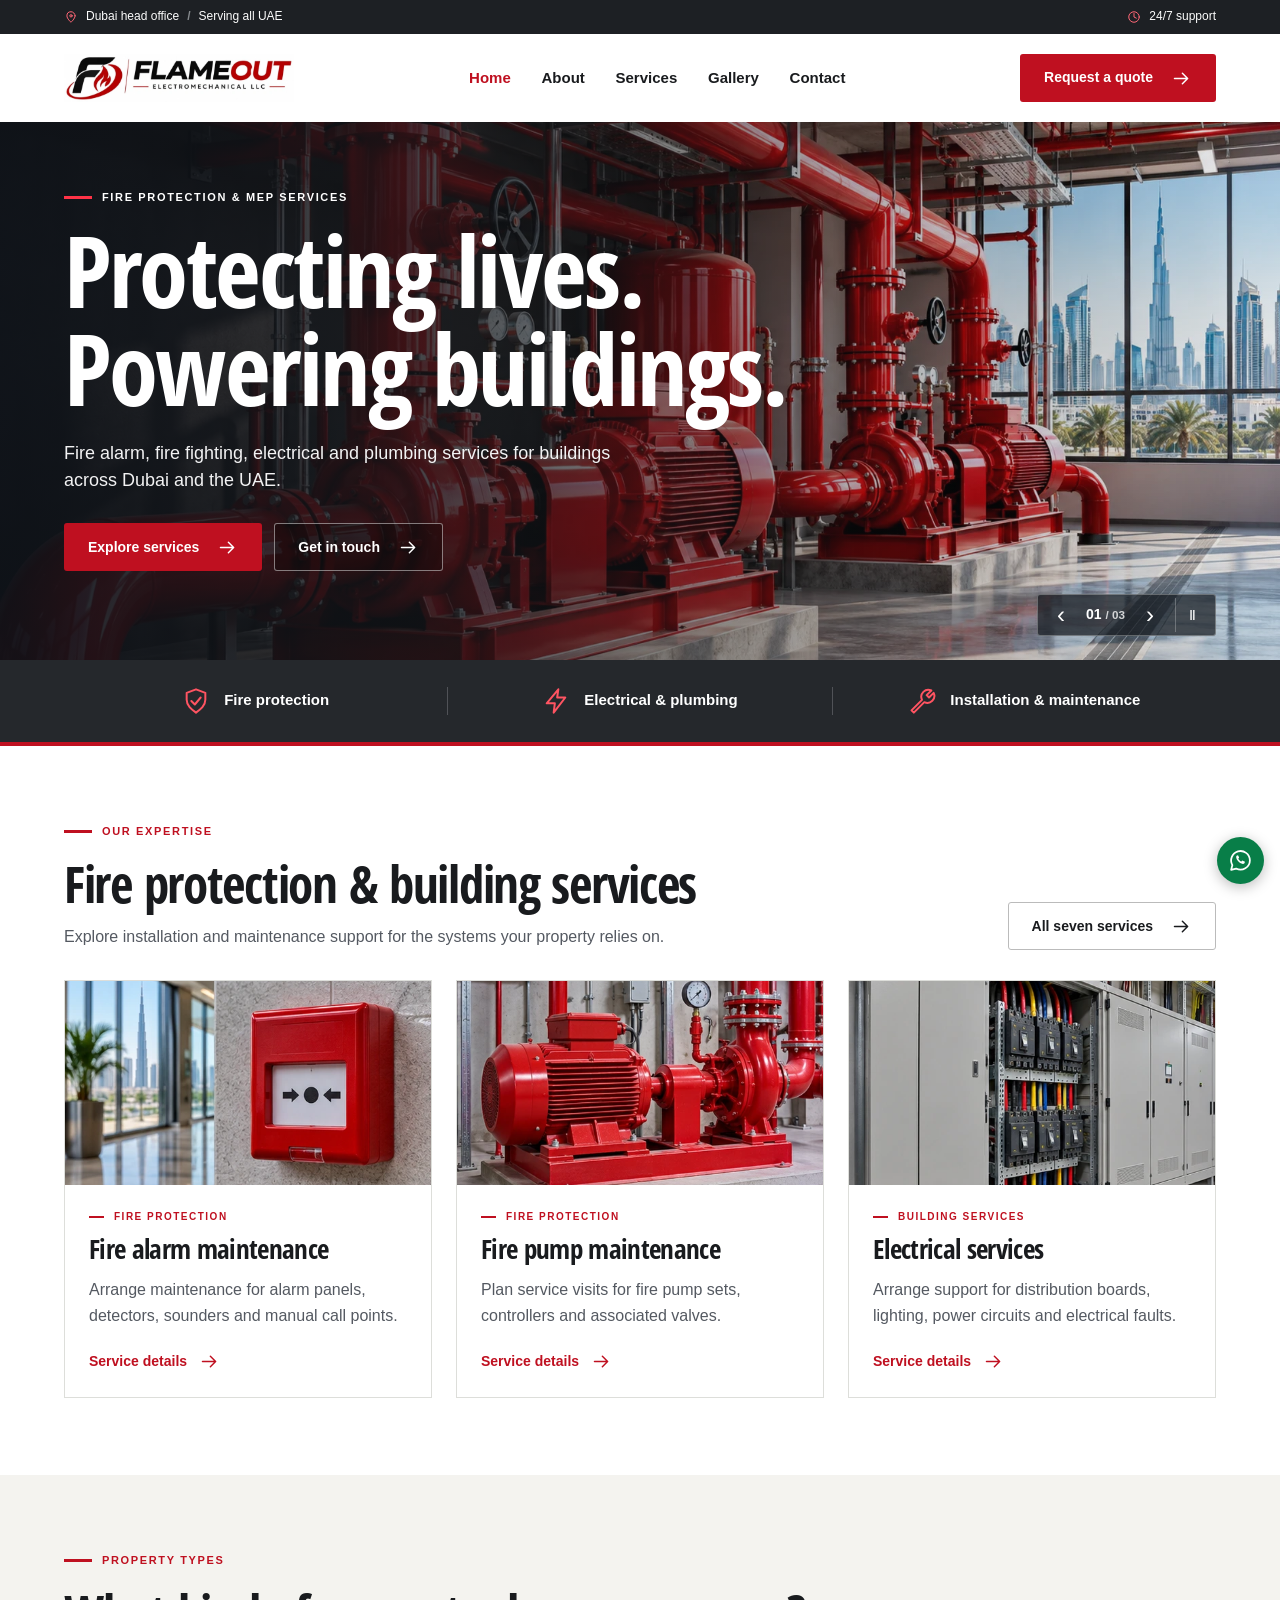
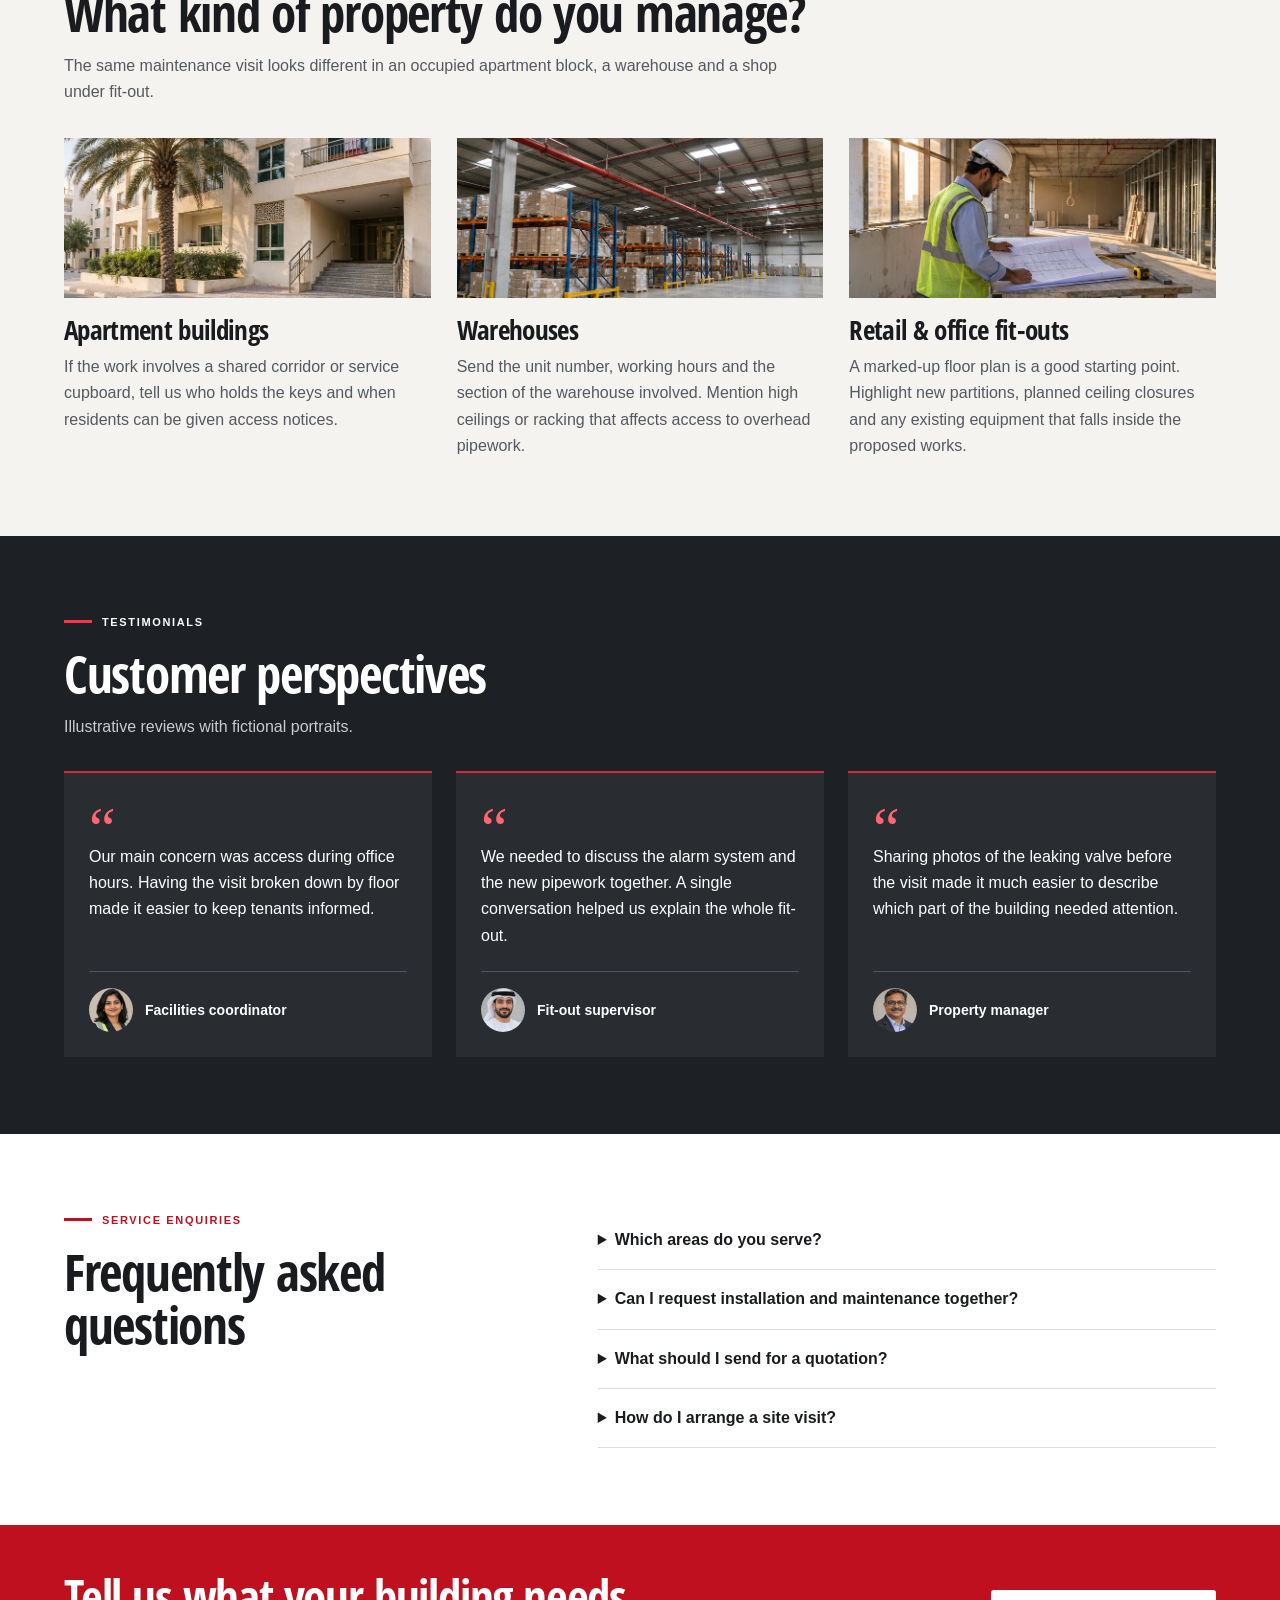
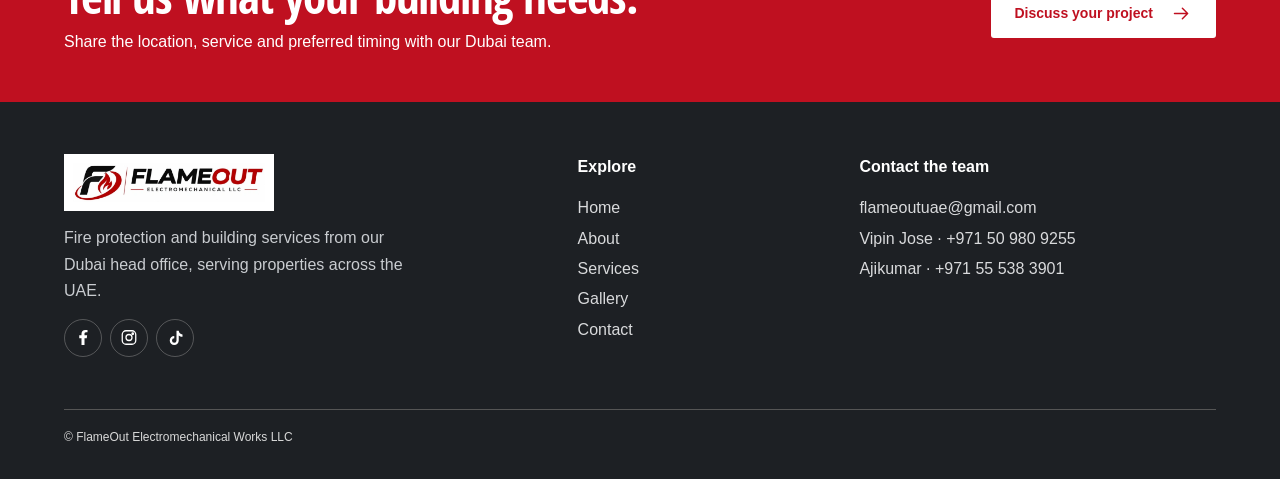
==== index.html @ a7f8e22a "first commit" ====
<!doctype html><html lang="en"><head><meta charset="utf-8"><meta name="viewport" content="width=device-width,initial-scale=1"><title>Fire Protection &amp; MEP Services in Dubai, UAE | FlameOut</title><meta name="description" content="FlameOut Electromechanical Works LLC offers fire alarm, fire pump, fire fighting, electrical and plumbing services from Dubai, serving properties across the UAE."><meta property="og:title" content="Fire Protection &amp; MEP Services in Dubai, UAE | FlameOut"><meta property="og:description" content="FlameOut Electromechanical Works LLC offers fire alarm, fire pump, fire fighting, electrical and plumbing services from Dubai, serving properties across the UAE."><meta property="og:type" content="website"><link rel="icon" href="assets/favicon.png"><link rel="stylesheet" href="css/style.css"><script type="application/ld+json">{"@context": "https://schema.org", "@type": "Organization", "name": "FlameOut Electromechanical Works LLC", "telephone": "+971509809255", "email": "flameoutuae@gmail.com", "areaServed": "United Arab Emirates"}</script><script defer src="js/site.js"></script></head><body><a class="skip" href="#main">Skip to content</a><div class="top"><div class="wrap"><span><svg aria-hidden="true" viewBox="0 0 24 24" fill="none" stroke="currentColor" stroke-width="1.7" stroke-linecap="round" stroke-linejoin="round"><path d="M19 10c0 5-7 11-7 11S5 15 5 10a7 7 0 1 1 14 0Z"/><circle cx="12" cy="10" r="2"/></svg> Dubai head office <b> / </b> Serving all UAE</span><span><svg aria-hidden="true" viewBox="0 0 24 24" fill="none" stroke="currentColor" stroke-width="1.7" stroke-linecap="round" stroke-linejoin="round"><circle cx="12" cy="12" r="9"/><path d="M12 6v6l4 2"/></svg> 24/7 support</span></div></div><header><div class="wrap bar"><a href="index.html" aria-label="FlameOut home"><img class="logo" src="assets/logo.webp" alt="FlameOut Electromechanical LLC" loading="lazy"></a><nav id="nav" aria-label="Main navigation"><a href="index.html" aria-current="page">Home</a><a href="about.html">About</a><a href="services.html">Services</a><a href="gallery.html">Gallery</a><a href="contact.html">Contact</a></nav><a class="btn headbtn" href="contact.html#enquiry">Request a quote<svg aria-hidden="true" viewBox="0 0 24 24" fill="none" stroke="currentColor" stroke-width="1.7" stroke-linecap="round" stroke-linejoin="round"><path d="M4 12h15m-6-6 6 6-6 6"/></svg></a><button class="toggle" aria-label="Toggle navigation" aria-expanded="false" aria-controls="nav"><svg aria-hidden="true" viewBox="0 0 24 24" fill="none" stroke="currentColor" stroke-width="1.7" stroke-linecap="round" stroke-linejoin="round"><path d="M3 6h18M3 12h18M3 18h18"/></svg></button></div></header><main id="main"><section class="hero" aria-label="Featured services" aria-roledescription="carousel"><article class="slide active" aria-hidden="false"><img class="bg" src="assets/hero.webp" alt="" fetchpriority="high"><div class="wrap hero-copy"><div class="tag">Fire protection & MEP services</div><h1>Protecting lives.<br>Powering buildings.</h1><p>Fire alarm, fire fighting, electrical and plumbing services for buildings across Dubai and the UAE.</p><div class="actions"><a class="btn " href="services.html">Explore services<svg aria-hidden="true" viewBox="0 0 24 24" fill="none" stroke="currentColor" stroke-width="1.7" stroke-linecap="round" stroke-linejoin="round"><path d="M4 12h15m-6-6 6 6-6 6"/></svg></a><a class="btn ghost" href="contact.html">Get in touch<svg aria-hidden="true" viewBox="0 0 24 24" fill="none" stroke="currentColor" stroke-width="1.7" stroke-linecap="round" stroke-linejoin="round"><path d="M4 12h15m-6-6 6 6-6 6"/></svg></a></div></div></article><article class="slide " aria-hidden="true"><img class="bg" src="assets/alarm.webp" alt="" loading="lazy"><div class="wrap hero-copy"><div class="tag">Fire detection & alarms</div><h2>Early warning.<br>Lasting care.</h2><p>From alarm installation to maintenance visits, coordinate the care your building’s detection systems need.</p><div class="actions"><a class="btn " href="services.html">Explore services<svg aria-hidden="true" viewBox="0 0 24 24" fill="none" stroke="currentColor" stroke-width="1.7" stroke-linecap="round" stroke-linejoin="round"><path d="M4 12h15m-6-6 6 6-6 6"/></svg></a><a class="btn ghost" href="contact.html">Get in touch<svg aria-hidden="true" viewBox="0 0 24 24" fill="none" stroke="currentColor" stroke-width="1.7" stroke-linecap="round" stroke-linejoin="round"><path d="M4 12h15m-6-6 6 6-6 6"/></svg></a></div></div></article><article class="slide " aria-hidden="true"><img class="bg" src="assets/mep.webp" alt="" loading="lazy"><div class="wrap hero-copy"><div class="tag">Building services</div><h2>Behind every wall.<br>At every level.</h2><p>Discuss electrical and plumbing work with a team that considers the way your building operates.</p><div class="actions"><a class="btn " href="services.html">Explore services<svg aria-hidden="true" viewBox="0 0 24 24" fill="none" stroke="currentColor" stroke-width="1.7" stroke-linecap="round" stroke-linejoin="round"><path d="M4 12h15m-6-6 6 6-6 6"/></svg></a><a class="btn ghost" href="contact.html">Get in touch<svg aria-hidden="true" viewBox="0 0 24 24" fill="none" stroke="currentColor" stroke-width="1.7" stroke-linecap="round" stroke-linejoin="round"><path d="M4 12h15m-6-6 6 6-6 6"/></svg></a></div></div></article><div class="wrap controlwrap"><div class="controls"><button id="prev" aria-label="Previous slide">‹</button><span id="counter">01 <small>/ 03</small></span><button id="next" aria-label="Next slide">›</button><button id="pause" aria-label="Pause slideshow">Ⅱ</button></div></div></section><div class="band"><div class="wrap"><div><svg aria-hidden="true" viewBox="0 0 24 24" fill="none" stroke="currentColor" stroke-width="1.7" stroke-linecap="round" stroke-linejoin="round"><path d="m12 2 8 3v6c0 5-4 8-8 11-4-3-8-6-8-11V5Z"/><path d="m8 12 3 3 5-6"/></svg><span>Fire protection</span></div><div><svg aria-hidden="true" viewBox="0 0 24 24" fill="none" stroke="currentColor" stroke-width="1.7" stroke-linecap="round" stroke-linejoin="round"><path d="m14 2-10 12h7l-1 8 10-13h-7Z"/></svg><span>Electrical & plumbing</span></div><div><svg aria-hidden="true" viewBox="0 0 24 24" fill="none" stroke="currentColor" stroke-width="1.7" stroke-linecap="round" stroke-linejoin="round"><path d="m3 20 9-9a6 6 0 0 1 8-8l-4 4 2 2 4-4a6 6 0 0 1-8 8l-9 9Z"/></svg><span>Installation & maintenance</span></div></div></div><section class="section wrap"><div class="tag">Our expertise</div><div class="heading"><div><h2>Fire protection & building services</h2><p>Explore installation and maintenance support for the systems your property relies on.</p></div><a class="btn outline" href="services.html">All seven services<svg aria-hidden="true" viewBox="0 0 24 24" fill="none" stroke="currentColor" stroke-width="1.7" stroke-linecap="round" stroke-linejoin="round"><path d="M4 12h15m-6-6 6 6-6 6"/></svg></a></div><div class="cards"><article class="card" id="service-0"><img class="" src="assets/service-0.webp" alt="Red manual fire alarm call point in a lobby" loading="lazy"><div><div class="tag">Fire protection</div><h3>Fire alarm maintenance</h3><p>Arrange maintenance for alarm panels, detectors, sounders and manual call points.</p><a class="line" href="services.html#service-0">Service details<svg aria-hidden="true" viewBox="0 0 24 24" fill="none" stroke="currentColor" stroke-width="1.7" stroke-linecap="round" stroke-linejoin="round"><path d="M4 12h15m-6-6 6 6-6 6"/></svg></a></div></article><article class="card" id="service-1"><img class="" src="assets/service-1.webp" alt="Red fire pump and motor in a plant room" loading="lazy"><div><div class="tag">Fire protection</div><h3>Fire pump maintenance</h3><p>Plan service visits for fire pump sets, controllers and associated valves.</p><a class="line" href="services.html#service-1">Service details<svg aria-hidden="true" viewBox="0 0 24 24" fill="none" stroke="currentColor" stroke-width="1.7" stroke-linecap="round" stroke-linejoin="round"><path d="M4 12h15m-6-6 6 6-6 6"/></svg></a></div></article><article class="card" id="service-5"><img class="" src="assets/service-5.webp" alt="Electrical distribution cabinets" loading="lazy"><div><div class="tag">Building services</div><h3>Electrical services</h3><p>Arrange support for distribution boards, lighting, power circuits and electrical faults.</p><a class="line" href="services.html#service-5">Service details<svg aria-hidden="true" viewBox="0 0 24 24" fill="none" stroke="currentColor" stroke-width="1.7" stroke-linecap="round" stroke-linejoin="round"><path d="M4 12h15m-6-6 6 6-6 6"/></svg></a></div></article></div></section><section class="section field-notes"><div class="wrap"><div class="tag">Property types</div><h2>What kind of property do you manage?</h2><p class="intro">The same maintenance visit looks different in an occupied apartment block, a warehouse and a shop under fit-out.</p><div class="property-grid"><article><img src="assets/apartments.webp" alt="Shaded entrance to a residential building" loading="lazy" width="762" height="333"><h3>Apartment buildings</h3><p>If the work involves a shared corridor or service cupboard, tell us who holds the keys and when residents can be given access notices.</p></article><article><img src="assets/warehouse.webp" alt="Warehouse aisle with overhead sprinkler pipework" loading="lazy" width="762" height="333"><h3>Warehouses</h3><p>Send the unit number, working hours and the section of the warehouse involved. Mention high ceilings or racking that affects access to overhead pipework.</p></article><article><img src="assets/fitout.webp" alt="Site supervisor reviewing drawings in a space under fit-out" loading="lazy" width="762" height="333"><h3>Retail & office fit-outs</h3><p>A marked-up floor plan is a good starting point. Highlight new partitions, planned ceiling closures and any existing equipment that falls inside the proposed works.</p></article></div></div></section><section class="section dark"><div class="wrap"><div class="tag">Testimonials</div><h2>Customer perspectives</h2><p class="muted">Illustrative reviews with fictional portraits.</p><div class="quotes"><figure><span class="quotechar">“</span><blockquote>Our main concern was access during office hours. Having the visit broken down by floor made it easier to keep tenants informed.</blockquote><figcaption><img class="" src="assets/portrait-0.webp" alt="Illustrative portrait" loading="lazy"><strong>Facilities coordinator</strong></figcaption></figure><figure><span class="quotechar">“</span><blockquote>We needed to discuss the alarm system and the new pipework together. A single conversation helped us explain the whole fit-out.</blockquote><figcaption><img class="" src="assets/portrait-1.webp" alt="Illustrative portrait" loading="lazy"><strong>Fit-out supervisor</strong></figcaption></figure><figure><span class="quotechar">“</span><blockquote>Sharing photos of the leaking valve before the visit made it much easier to describe which part of the building needed attention.</blockquote><figcaption><img class="" src="assets/portrait-2.webp" alt="Illustrative portrait" loading="lazy"><strong>Property manager</strong></figcaption></figure></div></div></section><section class="section wrap faq"><div><div class="tag">Service enquiries</div><h2>Frequently asked questions</h2></div><div><details><summary>Which areas do you serve?</summary><p>Our head office is in Dubai and we accept enquiries from all seven emirates. Include the property location so we can discuss visit arrangements.</p></details><details><summary>Can I request installation and maintenance together?</summary><p>Yes. Tell us which equipment is already installed and which parts of the project involve new work.</p></details><details><summary>What should I send for a quotation?</summary><p>Send the service required, site location, building type and preferred timing. Available photos, drawings or previous service notes can help clarify the scope.</p></details><details><summary>How do I arrange a site visit?</summary><p>Use the enquiry form or WhatsApp Vipin Jose on +971 50 980 9255. The team will discuss access and confirm the next available visit.</p></details></div></section><section class="cta"><div class="wrap"><div><h2>Tell us what your building needs.</h2><p>Share the location, service and preferred timing with our Dubai team.</p></div><a class="btn white" href="contact.html#enquiry">Discuss your project<svg aria-hidden="true" viewBox="0 0 24 24" fill="none" stroke="currentColor" stroke-width="1.7" stroke-linecap="round" stroke-linejoin="round"><path d="M4 12h15m-6-6 6 6-6 6"/></svg></a></div></section></main><footer><div class="wrap foot"><div><img class="logo" src="assets/logo.webp" alt="FlameOut Electromechanical Works LLC" loading="lazy"><p>Fire protection and building services from our Dubai head office, serving properties across the UAE.</p><div class="socials" aria-label="Social media"><span data-platform="fb" title="Facebook profile coming soon" aria-label="Facebook profile coming soon" role="img"><svg aria-hidden="true" viewBox="0 0 24 24" fill="none" stroke="currentColor" stroke-width="1.7" stroke-linecap="round" stroke-linejoin="round"><path d="M14 22v-9h3l.5-4H14V7c0-1 .4-2 2-2h2V2h-3c-3 0-5 2-5 5v2H7v4h3v9Z" fill="currentColor" stroke="none"/></svg></span><span data-platform="ig" title="Instagram profile coming soon" aria-label="Instagram profile coming soon" role="img"><svg aria-hidden="true" viewBox="0 0 24 24" fill="none" stroke="currentColor" stroke-width="1.7" stroke-linecap="round" stroke-linejoin="round"><rect x="3" y="3" width="18" height="18" rx="5"/><circle cx="12" cy="12" r="4"/><circle cx="17" cy="7" r="1"/></svg></span><span data-platform="tt" title="TikTok profile coming soon" aria-label="TikTok profile coming soon" role="img"><svg aria-hidden="true" viewBox="0 0 24 24" fill="none" stroke="currentColor" stroke-width="1.7" stroke-linecap="round" stroke-linejoin="round"><path d="M14 3h3c.3 3 2 4 5 5v3c-2 0-4-.8-5-1.8V16a6 6 0 1 1-6-6v3a3 3 0 1 0 3 3Z" fill="currentColor" stroke="none"/></svg></span></div></div><div><strong>Explore</strong><a href="index.html" aria-current="page">Home</a><a href="about.html">About</a><a href="services.html">Services</a><a href="gallery.html">Gallery</a><a href="contact.html">Contact</a></div><div><strong>Contact the team</strong><a href="mailto:flameoutuae@gmail.com">flameoutuae@gmail.com</a><a href="tel:+971509809255">Vipin Jose · +971 50 980 9255</a><a href="tel:+971555383901">Ajikumar · +971 55 538 3901</a></div></div><div class="wrap legal">© FlameOut Electromechanical Works LLC</div></footer><div class="floating"><a class="call" href="tel:+971509809255" aria-label="Call Vipin Jose"><svg aria-hidden="true" viewBox="0 0 24 24" fill="none" stroke="currentColor" stroke-width="1.7" stroke-linecap="round" stroke-linejoin="round"><path d="m5 3 4 1 1 5-2 2c1.3 2.6 2.8 4.2 5.2 5.3l2.1-2.2 5 1.2.7 4c-1.3 4-8.2 1-12.4-3.2S1 5 5 3Z"/></svg></a><a class="whats" href="https://wa.me/971509809255" aria-label="WhatsApp FlameOut"><svg aria-hidden="true" viewBox="0 0 24 24" fill="none" stroke="currentColor" stroke-width="1.7" stroke-linecap="round" stroke-linejoin="round"><path d="M21 11.7a9 9 0 0 1-13.2 8L3 21l1.2-4.6A9 9 0 1 1 21 11.7Z"/><path d="M8.2 7.5c-2 2.8 4.8 9.8 7.6 7.2l.5-1.5-2.6-1.2-.8 1c-1.2-.5-2.3-1.6-3-2.8l.8-1-1.1-2.2Z" fill="currentColor" stroke="none"/></svg></a></div></body></html>
---- css/style.css ----
@font-face{font-family:Display;src:url(../assets/display.ttf) format("truetype");font-weight:700;font-display:swap}
:root{--red:#bf1020;--ink:#191b1e;--muted:#545961;--border:#dddeda;--paper:#f6f5f1;--wrap:1240px}
*{box-sizing:border-box}body{margin:0;color:var(--ink);font:16px/1.65 Arial,Helvetica,sans-serif}h1,h2,h3,p,figure,blockquote{margin:0}h1,h2,h3{font-family:Display,"Arial Narrow",Arial,sans-serif;line-height:1.04;letter-spacing:-.025em}h2{font-size:clamp(36px,4vw,62px)}h3{font-size:clamp(26px,2.1vw,34px)}p{color:var(--muted)}a{color:inherit;text-decoration:none}button,input,select,textarea{font:inherit}button,a{touch-action:manipulation}button{cursor:pointer}svg{width:21px;height:21px;flex:none}.wrap{width:min(100% - clamp(40px,10vw,160px),var(--wrap));margin-inline:auto}.skip{position:absolute;left:10px;top:-80px;background:white;padding:8px;z-index:10}.skip:focus{top:5px}:focus-visible{outline:3px solid #187abb;outline-offset:4px}.top{background:#1d2024;color:#fcfcfc;font-size:12px}.top .wrap,.top span,.bar,.bar nav,.btn,.actions,.controls,.tag,.band .wrap,.band .wrap>div,.line,.heading,.cta .wrap,.socials,.figcaption{display:flex;align-items:center}.top .wrap,.bar,.heading,.cta .wrap{justify-content:space-between}.top .wrap{min-height:34px}.top span{gap:8px}.top b{color:#85898d}.top svg{width:14px;height:14px;color:#ff6877}.bar{min-height:88px;gap:18px}.logo{display:block;width:clamp(178px,18vw,252px);height:auto}.bar nav{gap:clamp(14px,2.4vw,40px);align-self:stretch}.bar nav a{display:grid;align-items:center;position:relative;font-size:15px;font-weight:bold}.bar nav a[aria-current],.bar nav a:hover{color:var(--red)}.btn{display:inline-flex;justify-content:center;gap:18px;min-height:48px;padding:10px 23px;background:var(--red);color:white;border:1px solid transparent;border-radius:3px;font-size:14px;font-weight:700}.btn:hover{filter:brightness(.89)}.ghost{background:rgba(0,0,0,.28);border-color:#ffffff75}.outline{background:white;color:var(--ink);border-color:#bbb}.white{background:white;color:var(--red)}.toggle{display:none;background:white;border:1px solid var(--border);padding:8px}.hero{position:relative;background:#202328;color:white;isolation:isolate}.slide{display:none;position:relative;min-height:clamp(530px,42vw,680px);align-items:center}.slide.active{display:flex}.bg,.slide:after{position:absolute;inset:0;height:100%;width:100%;object-fit:cover;z-index:-2}.slide:after{content:"";z-index:-1;background:linear-gradient(90deg,#0e1218ed 0%,#13161ac7 34%,#11151a50 68%,#11151a14)}.hero-copy{padding-block:58px 80px}.tag{gap:10px;color:var(--red);text-transform:uppercase;letter-spacing:.15em;font-size:11px;font-weight:800;margin-bottom:16px}.tag:before{content:"";width:28px;height:3px;background:var(--red)}.hero .tag,.inner .tag,.dark .tag{color:white}.hero .tag:before,.inner .tag:before,.dark .tag:before{background:#ff3347}.hero h1,.hero h2{font-size:clamp(68px,7.7vw,118px);line-height:.99}.hero-copy p,.inner p{color:#f2f2f3;max-width:550px;font-size:18px;line-height:1.55;margin:22px 0 28px}.actions{gap:12px;flex-wrap:wrap}.controlwrap{position:absolute;bottom:24px;left:50%;transform:translateX(-50%);display:flex;justify-content:flex-end;pointer-events:none}.controls{gap:8px;color:white;background:#171b20b8;padding:3px 6px;border:1px solid #ffffff4a;border-radius:3px;pointer-events:auto}.controls button,.close{color:inherit;background:none;border:0;min-width:34px;height:34px;font-size:24px;line-height:1}.controls #pause{font-size:14px;border-left:1px solid #ffffff40}.controls span{font-size:14px;font-weight:700}.controls small{color:#d3d4d5}.band{background:#25282c;color:white;border-bottom:4px solid var(--red)}.band .wrap{min-height:82px;justify-content:space-between}.band .wrap>div{gap:14px;justify-content:center;flex:1;font-weight:700;font-size:15px}.band .wrap>div+div{border-left:1px solid #505257}.band svg{color:#ff5462;width:28px;height:28px}.section{padding-block:clamp(55px,6vw,96px)}.heading{gap:25px;align-items:flex-end;margin-bottom:30px}.heading p,.intro,.muted{margin-top:14px}.intro{margin-bottom:32px}.cards,.steps,.quotes,.gallery{display:grid;grid-template-columns:repeat(3,minmax(0,1fr));gap:24px}.card{border:1px solid var(--border);background:white;display:flex;flex-direction:column;scroll-margin:18px}.card>img{width:100%;aspect-ratio:1.8;object-fit:cover}.card>div{padding:24px;display:flex;flex:1;align-items:start;flex-direction:column}.card .tag{font-size:10px;margin-bottom:10px}.card .tag:before{width:15px;height:2px}.card p{margin:14px 0 20px}.line{color:var(--red);font-weight:bold;font-size:14px;gap:12px;margin-top:auto}.dark,footer{background:#1d2024;color:white}.dark p,footer p{color:#c9ccd0}.quotes,.steps{margin-top:30px}.quotes figure{padding:25px;background:#292d32;border-top:2px solid #d32b3b;display:flex;flex-direction:column}.quotechar{font:60px/1 Georgia;color:#ff6673;height:46px}blockquote{margin-bottom:22px}.quotes figcaption{display:flex;align-items:center;gap:12px;border-top:1px solid #505359;padding-top:16px;margin-top:auto;font-size:14px}.quotes img{width:44px;border-radius:100%}.faq,.split,.contact{display:grid;grid-template-columns:.85fr 1.15fr;gap:clamp(28px,6vw,85px)}details{border-bottom:1px solid var(--border);padding:16px 0}summary{font-weight:bold;cursor:pointer}details p{padding-top:12px}.cta{background:var(--red);color:white;padding:46px 0}.cta h2{font-size:clamp(32px,3.7vw,52px)}.cta p{color:#fff;margin-top:9px}.cta .wrap{gap:20px}.foot{display:grid;grid-template-columns:1.3fr .65fr 1fr;gap:50px;padding-block:52px}.foot .logo{background:white;padding:9px;width:210px}.foot p{max-width:350px;margin:14px 0}.foot>div>a{display:block;color:#d9dadc;margin:4px 0;width:fit-content}.foot a:hover{text-decoration:underline}.foot strong{display:block;margin-bottom:15px}.socials{gap:8px}.socials>*{display:grid;place-items:center;width:38px;height:38px;border:1px solid #8888;border-radius:50%}.socials svg{width:18px}.legal{border-top:1px solid #555;padding:18px 0 32px;font-size:12px;color:#d8d8d8}.floating{position:fixed;right:16px;bottom:16px;display:grid;gap:8px;z-index:4}.floating a{width:47px;height:47px;color:white;border-radius:50%;place-items:center;box-shadow:0 3px 14px #0004;display:grid}.floating svg{width:25px;height:25px}.floating .whats{background:#087e48}.floating .call{display:none;background:var(--red)}.inner{padding:clamp(62px,8vw,125px) 0;color:white;background:linear-gradient(90deg,#14181def,#171b20a8 65%,#1114),var(--photo) center 48%/cover}.inner h1{font-size:clamp(52px,6vw,88px);max-width:900px}.inner p{margin-bottom:0}.split{align-items:center}.split img{width:100%;aspect-ratio:1.2;object-fit:cover}.split p,.contact p{margin:16px 0}.tint,form{background:var(--paper)}.steps article{background:white;border-top:3px solid var(--red);padding:26px}.steps small{color:var(--red);font-weight:bold}.steps h3{margin:12px 0}.gallery{grid-template-columns:repeat(2,minmax(0,1fr))}.tile{background:#222;color:white;text-align:left;border:0;padding:0;overflow:hidden}.tile img{width:100%;aspect-ratio:1.85;object-fit:cover;display:block}.tile span{display:flex;justify-content:space-between;gap:10px;padding:14px 18px;font-weight:700}.tile b{color:#ff7280}dialog{width:min(90vw,1000px);background:#181a1d;color:white;border:0;padding:14px}dialog::backdrop{background:#000c}dialog img{width:100%;max-height:70vh;object-fit:contain;display:block}dialog p{color:white;padding:10px}.close{display:block;margin-left:auto;font-size:16px}.contact dl{margin:24px 0}.contact dt{font-size:13px;color:var(--muted);margin-top:20px}.contact dd{margin:0;font-size:20px;font-weight:bold;overflow-wrap:anywhere}.contact dd a:hover{color:var(--red)}form{padding:clamp(20px,3vw,44px);border-top:4px solid var(--red)}form h2{font-size:40px}label{display:block;font-weight:bold;font-size:14px;margin:14px 0}input,select,textarea{width:100%;display:block;border:1px solid #aaa;background:white;color:#222;padding:10px;font-size:16px;border-radius:2px;margin-top:4px}textarea{resize:vertical}
@media(max-width:1024px),(pointer:coarse) and (max-width:1400px){.floating .call{display:grid}}
@media(max-width:920px){.bar{min-height:72px}.toggle{display:grid}.bar .headbtn{margin-left:auto}.bar nav{display:none;position:absolute;top:100%;left:0;right:0;background:white;padding:10px 5% 20px;z-index:5;box-shadow:0 12px 18px #0002}.bar nav.open{display:grid;gap:0}.bar nav a{padding:10px}header{position:relative;z-index:5}.cards{grid-template-columns:repeat(2,minmax(0,1fr))}.band .wrap>div{font-size:13px}.foot{gap:26px}.heading .btn{flex:none}}
@media(max-width:650px){.wrap{width:calc(100% - 36px)}.bar{min-height:65px}.bar .logo{width:158px}.bar{gap:9px}.bar .headbtn{font-size:12px;padding:8px 12px;min-height:38px}.headbtn svg{display:none}.top{font-size:10px}.top span{gap:4px}.slide{min-height:510px}.hero-copy{padding:48px 0 80px}.hero h1,.hero h2{font-size:clamp(50px,11vw,72px)}.hero-copy p,.inner p{font-size:16px}.slide:after{background:linear-gradient(90deg,#101318e6,#14171b9c)}.hero .bg{object-position:63% center}.controlwrap{justify-content:flex-start;bottom:18px}.btn{padding:10px 15px;gap:9px}.band .wrap{min-height:80px;width:100%}.band .wrap>div{flex-direction:column;gap:5px;padding:4px 7px;text-align:center;font-size:11px;line-height:1.25}.band svg{width:21px;height:21px}.cards,.quotes,.steps,.gallery,.faq,.split,.contact,.foot{grid-template-columns:1fr}.heading,.cta .wrap{align-items:flex-start;flex-direction:column}.foot{padding-bottom:24px}.legal{padding-bottom:75px}.floating{right:10px;bottom:10px}.floating a{width:43px;height:43px}.card>div{padding:21px}.quotes,.cards,.gallery{gap:18px}.inner h1{font-size:47px}.cta .btn{margin-right:40px}}

.field-notes{background:#f4f3ef}.field-notes .intro{max-width:720px}.property-grid{display:grid;grid-template-columns:repeat(3,minmax(0,1fr));gap:26px}.property-grid img,.story img{width:100%;height:auto;display:block}.property-grid h3{margin:18px 0 10px}.story{display:grid;grid-template-columns:1fr 1fr;gap:clamp(22px,4vw,65px);align-items:center}.story img{aspect-ratio:1.65;object-fit:cover}.story p{margin:16px 0}.gallery .tile small{display:block;padding:0 18px 18px;color:#d8dadd;font-size:14px;line-height:1.55}.gallery .tile{display:flex;flex-direction:column}.gallery .tile span{width:100%}@media(max-width:720px){.property-grid,.story{grid-template-columns:1fr}.property-grid{gap:32px}}
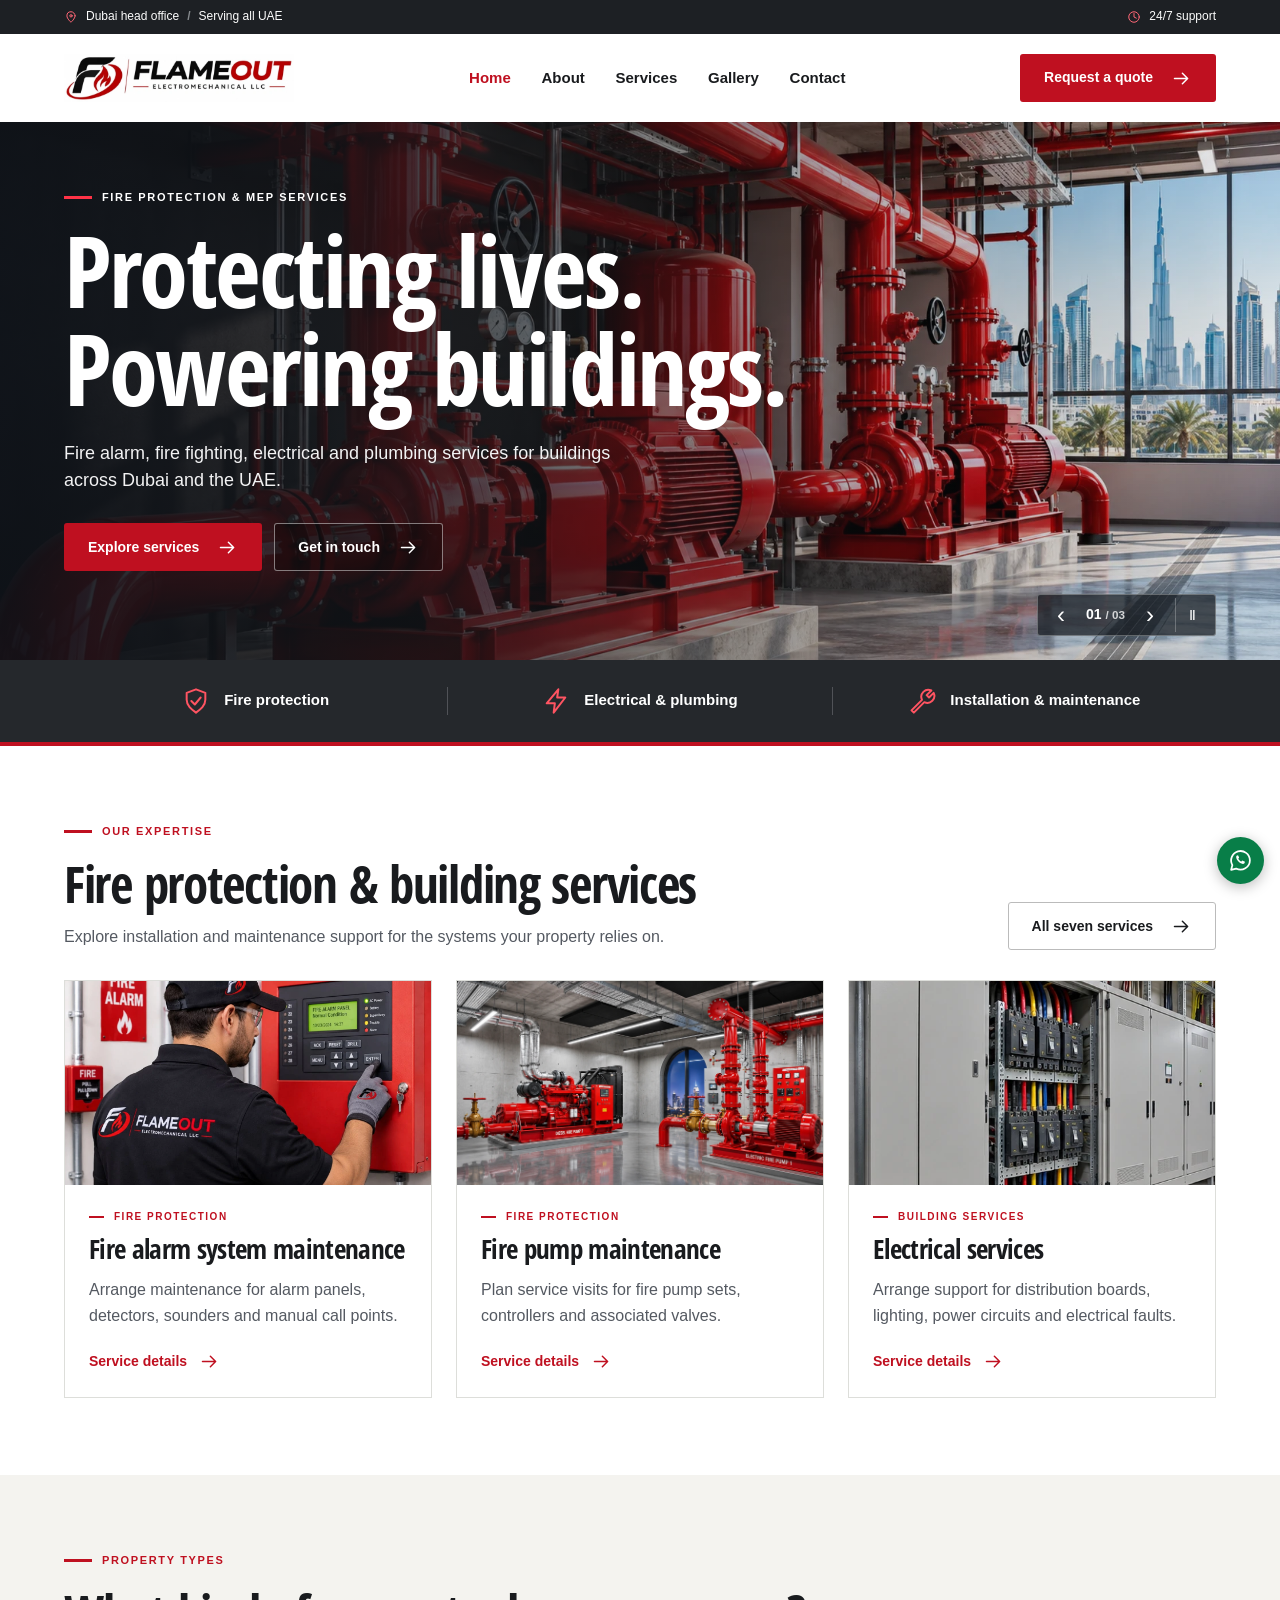
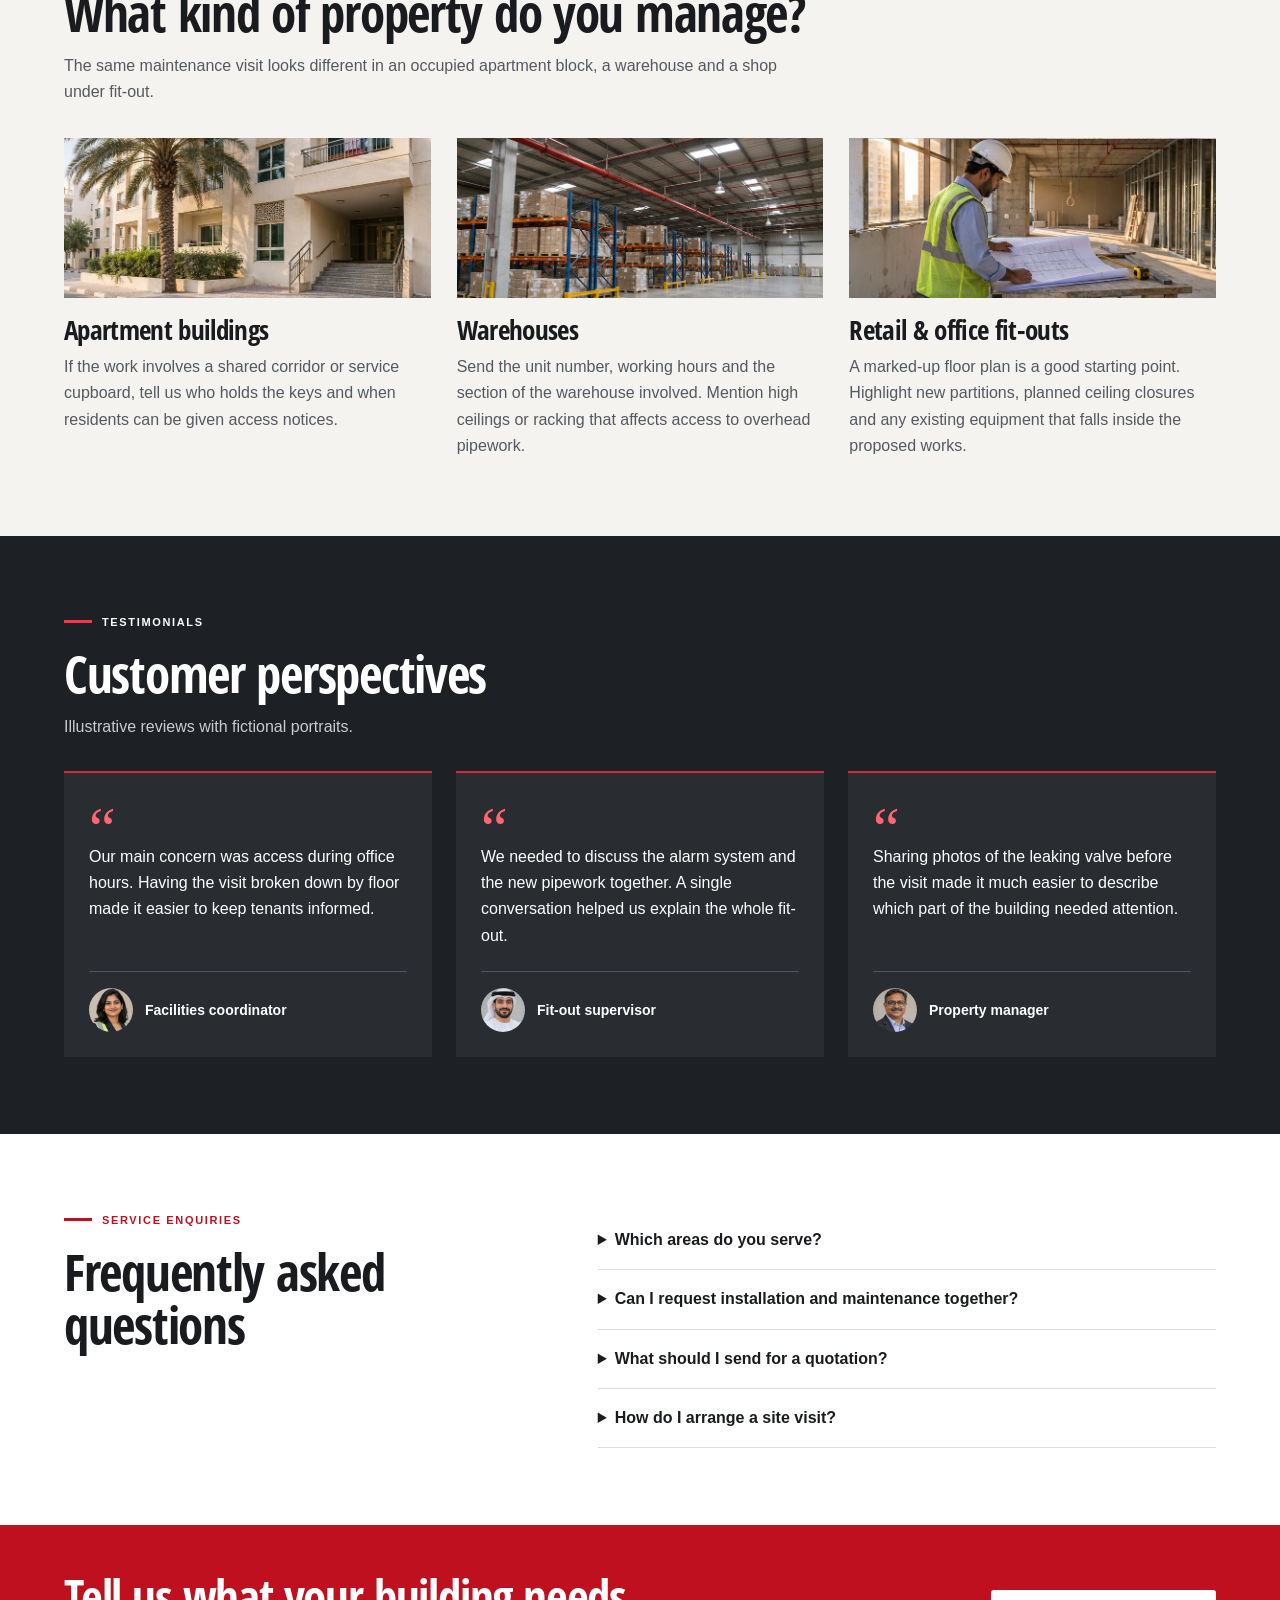
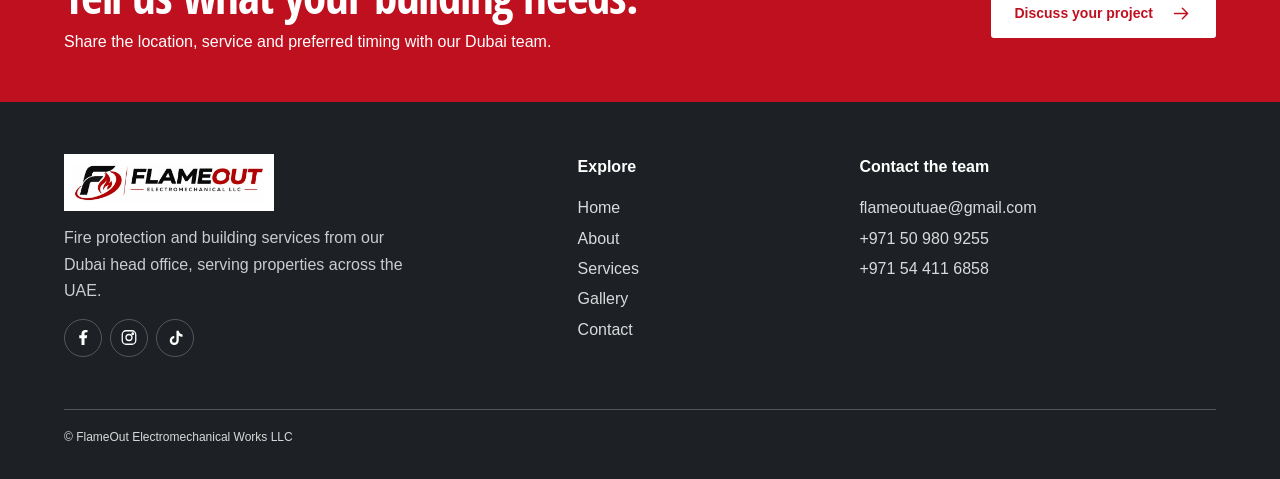
==== commit 5fc2ff31: "change_images" ====
--- a/index.html
+++ b/index.html
@@ -1 +1 @@
-<!doctype html><html lang="en"><head><meta charset="utf-8"><meta name="viewport" content="width=device-width,initial-scale=1"><title>Fire Protection &amp; MEP Services in Dubai, UAE | FlameOut</title><meta name="description" content="FlameOut Electromechanical Works LLC offers fire alarm, fire pump, fire fighting, electrical and plumbing services from Dubai, serving properties across the UAE."><meta property="og:title" content="Fire Protection &amp; MEP Services in Dubai, UAE | FlameOut"><meta property="og:description" content="FlameOut Electromechanical Works LLC offers fire alarm, fire pump, fire fighting, electrical and plumbing services from Dubai, serving properties across the UAE."><meta property="og:type" content="website"><link rel="icon" href="assets/favicon.png"><link rel="stylesheet" href="css/style.css"><script type="application/ld+json">{"@context": "https://schema.org", "@type": "Organization", "name": "FlameOut Electromechanical Works LLC", "telephone": "+971509809255", "email": "flameoutuae@gmail.com", "areaServed": "United Arab Emirates"}</script><script defer src="js/site.js"></script></head><body><a class="skip" href="#main">Skip to content</a><div class="top"><div class="wrap"><span><svg aria-hidden="true" viewBox="0 0 24 24" fill="none" stroke="currentColor" stroke-width="1.7" stroke-linecap="round" stroke-linejoin="round"><path d="M19 10c0 5-7 11-7 11S5 15 5 10a7 7 0 1 1 14 0Z"/><circle cx="12" cy="10" r="2"/></svg> Dubai head office <b> / </b> Serving all UAE</span><span><svg aria-hidden="true" viewBox="0 0 24 24" fill="none" stroke="currentColor" stroke-width="1.7" stroke-linecap="round" stroke-linejoin="round"><circle cx="12" cy="12" r="9"/><path d="M12 6v6l4 2"/></svg> 24/7 support</span></div></div><header><div class="wrap bar"><a href="index.html" aria-label="FlameOut home"><img class="logo" src="assets/logo.webp" alt="FlameOut Electromechanical LLC" loading="lazy"></a><nav id="nav" aria-label="Main navigation"><a href="index.html" aria-current="page">Home</a><a href="about.html">About</a><a href="services.html">Services</a><a href="gallery.html">Gallery</a><a href="contact.html">Contact</a></nav><a class="btn headbtn" href="contact.html#enquiry">Request a quote<svg aria-hidden="true" viewBox="0 0 24 24" fill="none" stroke="currentColor" stroke-width="1.7" stroke-linecap="round" stroke-linejoin="round"><path d="M4 12h15m-6-6 6 6-6 6"/></svg></a><button class="toggle" aria-label="Toggle navigation" aria-expanded="false" aria-controls="nav"><svg aria-hidden="true" viewBox="0 0 24 24" fill="none" stroke="currentColor" stroke-width="1.7" stroke-linecap="round" stroke-linejoin="round"><path d="M3 6h18M3 12h18M3 18h18"/></svg></button></div></header><main id="main"><section class="hero" aria-label="Featured services" aria-roledescription="carousel"><article class="slide active" aria-hidden="false"><img class="bg" src="assets/hero.webp" alt="" fetchpriority="high"><div class="wrap hero-copy"><div class="tag">Fire protection & MEP services</div><h1>Protecting lives.<br>Powering buildings.</h1><p>Fire alarm, fire fighting, electrical and plumbing services for buildings across Dubai and the UAE.</p><div class="actions"><a class="btn " href="services.html">Explore services<svg aria-hidden="true" viewBox="0 0 24 24" fill="none" stroke="currentColor" stroke-width="1.7" stroke-linecap="round" stroke-linejoin="round"><path d="M4 12h15m-6-6 6 6-6 6"/></svg></a><a class="btn ghost" href="contact.html">Get in touch<svg aria-hidden="true" viewBox="0 0 24 24" fill="none" stroke="currentColor" stroke-width="1.7" stroke-linecap="round" stroke-linejoin="round"><path d="M4 12h15m-6-6 6 6-6 6"/></svg></a></div></div></article><article class="slide " aria-hidden="true"><img class="bg" src="assets/alarm.webp" alt="" loading="lazy"><div class="wrap hero-copy"><div class="tag">Fire detection & alarms</div><h2>Early warning.<br>Lasting care.</h2><p>From alarm installation to maintenance visits, coordinate the care your building’s detection systems need.</p><div class="actions"><a class="btn " href="services.html">Explore services<svg aria-hidden="true" viewBox="0 0 24 24" fill="none" stroke="currentColor" stroke-width="1.7" stroke-linecap="round" stroke-linejoin="round"><path d="M4 12h15m-6-6 6 6-6 6"/></svg></a><a class="btn ghost" href="contact.html">Get in touch<svg aria-hidden="true" viewBox="0 0 24 24" fill="none" stroke="currentColor" stroke-width="1.7" stroke-linecap="round" stroke-linejoin="round"><path d="M4 12h15m-6-6 6 6-6 6"/></svg></a></div></div></article><article class="slide " aria-hidden="true"><img class="bg" src="assets/mep.webp" alt="" loading="lazy"><div class="wrap hero-copy"><div class="tag">Building services</div><h2>Behind every wall.<br>At every level.</h2><p>Discuss electrical and plumbing work with a team that considers the way your building operates.</p><div class="actions"><a class="btn " href="services.html">Explore services<svg aria-hidden="true" viewBox="0 0 24 24" fill="none" stroke="currentColor" stroke-width="1.7" stroke-linecap="round" stroke-linejoin="round"><path d="M4 12h15m-6-6 6 6-6 6"/></svg></a><a class="btn ghost" href="contact.html">Get in touch<svg aria-hidden="true" viewBox="0 0 24 24" fill="none" stroke="currentColor" stroke-width="1.7" stroke-linecap="round" stroke-linejoin="round"><path d="M4 12h15m-6-6 6 6-6 6"/></svg></a></div></div></article><div class="wrap controlwrap"><div class="controls"><button id="prev" aria-label="Previous slide">‹</button><span id="counter">01 <small>/ 03</small></span><button id="next" aria-label="Next slide">›</button><button id="pause" aria-label="Pause slideshow">Ⅱ</button></div></div></section><div class="band"><div class="wrap"><div><svg aria-hidden="true" viewBox="0 0 24 24" fill="none" stroke="currentColor" stroke-width="1.7" stroke-linecap="round" stroke-linejoin="round"><path d="m12 2 8 3v6c0 5-4 8-8 11-4-3-8-6-8-11V5Z"/><path d="m8 12 3 3 5-6"/></svg><span>Fire protection</span></div><div><svg aria-hidden="true" viewBox="0 0 24 24" fill="none" stroke="currentColor" stroke-width="1.7" stroke-linecap="round" stroke-linejoin="round"><path d="m14 2-10 12h7l-1 8 10-13h-7Z"/></svg><span>Electrical & plumbing</span></div><div><svg aria-hidden="true" viewBox="0 0 24 24" fill="none" stroke="currentColor" stroke-width="1.7" stroke-linecap="round" stroke-linejoin="round"><path d="m3 20 9-9a6 6 0 0 1 8-8l-4 4 2 2 4-4a6 6 0 0 1-8 8l-9 9Z"/></svg><span>Installation & maintenance</span></div></div></div><section class="section wrap"><div class="tag">Our expertise</div><div class="heading"><div><h2>Fire protection & building services</h2><p>Explore installation and maintenance support for the systems your property relies on.</p></div><a class="btn outline" href="services.html">All seven services<svg aria-hidden="true" viewBox="0 0 24 24" fill="none" stroke="currentColor" stroke-width="1.7" stroke-linecap="round" stroke-linejoin="round"><path d="M4 12h15m-6-6 6 6-6 6"/></svg></a></div><div class="cards"><article class="card" id="service-0"><img class="" src="assets/service-0.webp" alt="Red manual fire alarm call point in a lobby" loading="lazy"><div><div class="tag">Fire protection</div><h3>Fire alarm maintenance</h3><p>Arrange maintenance for alarm panels, detectors, sounders and manual call points.</p><a class="line" href="services.html#service-0">Service details<svg aria-hidden="true" viewBox="0 0 24 24" fill="none" stroke="currentColor" stroke-width="1.7" stroke-linecap="round" stroke-linejoin="round"><path d="M4 12h15m-6-6 6 6-6 6"/></svg></a></div></article><article class="card" id="service-1"><img class="" src="assets/service-1.webp" alt="Red fire pump and motor in a plant room" loading="lazy"><div><div class="tag">Fire protection</div><h3>Fire pump maintenance</h3><p>Plan service visits for fire pump sets, controllers and associated valves.</p><a class="line" href="services.html#service-1">Service details<svg aria-hidden="true" viewBox="0 0 24 24" fill="none" stroke="currentColor" stroke-width="1.7" stroke-linecap="round" stroke-linejoin="round"><path d="M4 12h15m-6-6 6 6-6 6"/></svg></a></div></article><article class="card" id="service-5"><img class="" src="assets/service-5.webp" alt="Electrical distribution cabinets" loading="lazy"><div><div class="tag">Building services</div><h3>Electrical services</h3><p>Arrange support for distribution boards, lighting, power circuits and electrical faults.</p><a class="line" href="services.html#service-5">Service details<svg aria-hidden="true" viewBox="0 0 24 24" fill="none" stroke="currentColor" stroke-width="1.7" stroke-linecap="round" stroke-linejoin="round"><path d="M4 12h15m-6-6 6 6-6 6"/></svg></a></div></article></div></section><section class="section field-notes"><div class="wrap"><div class="tag">Property types</div><h2>What kind of property do you manage?</h2><p class="intro">The same maintenance visit looks different in an occupied apartment block, a warehouse and a shop under fit-out.</p><div class="property-grid"><article><img src="assets/apartments.webp" alt="Shaded entrance to a residential building" loading="lazy" width="762" height="333"><h3>Apartment buildings</h3><p>If the work involves a shared corridor or service cupboard, tell us who holds the keys and when residents can be given access notices.</p></article><article><img src="assets/warehouse.webp" alt="Warehouse aisle with overhead sprinkler pipework" loading="lazy" width="762" height="333"><h3>Warehouses</h3><p>Send the unit number, working hours and the section of the warehouse involved. Mention high ceilings or racking that affects access to overhead pipework.</p></article><article><img src="assets/fitout.webp" alt="Site supervisor reviewing drawings in a space under fit-out" loading="lazy" width="762" height="333"><h3>Retail & office fit-outs</h3><p>A marked-up floor plan is a good starting point. Highlight new partitions, planned ceiling closures and any existing equipment that falls inside the proposed works.</p></article></div></div></section><section class="section dark"><div class="wrap"><div class="tag">Testimonials</div><h2>Customer perspectives</h2><p class="muted">Illustrative reviews with fictional portraits.</p><div class="quotes"><figure><span class="quotechar">“</span><blockquote>Our main concern was access during office hours. Having the visit broken down by floor made it easier to keep tenants informed.</blockquote><figcaption><img class="" src="assets/portrait-0.webp" alt="Illustrative portrait" loading="lazy"><strong>Facilities coordinator</strong></figcaption></figure><figure><span class="quotechar">“</span><blockquote>We needed to discuss the alarm system and the new pipework together. A single conversation helped us explain the whole fit-out.</blockquote><figcaption><img class="" src="assets/portrait-1.webp" alt="Illustrative portrait" loading="lazy"><strong>Fit-out supervisor</strong></figcaption></figure><figure><span class="quotechar">“</span><blockquote>Sharing photos of the leaking valve before the visit made it much easier to describe which part of the building needed attention.</blockquote><figcaption><img class="" src="assets/portrait-2.webp" alt="Illustrative portrait" loading="lazy"><strong>Property manager</strong></figcaption></figure></div></div></section><section class="section wrap faq"><div><div class="tag">Service enquiries</div><h2>Frequently asked questions</h2></div><div><details><summary>Which areas do you serve?</summary><p>Our head office is in Dubai and we accept enquiries from all seven emirates. Include the property location so we can discuss visit arrangements.</p></details><details><summary>Can I request installation and maintenance together?</summary><p>Yes. Tell us which equipment is already installed and which parts of the project involve new work.</p></details><details><summary>What should I send for a quotation?</summary><p>Send the service required, site location, building type and preferred timing. Available photos, drawings or previous service notes can help clarify the scope.</p></details><details><summary>How do I arrange a site visit?</summary><p>Use the enquiry form or WhatsApp Vipin Jose on +971 50 980 9255. The team will discuss access and confirm the next available visit.</p></details></div></section><section class="cta"><div class="wrap"><div><h2>Tell us what your building needs.</h2><p>Share the location, service and preferred timing with our Dubai team.</p></div><a class="btn white" href="contact.html#enquiry">Discuss your project<svg aria-hidden="true" viewBox="0 0 24 24" fill="none" stroke="currentColor" stroke-width="1.7" stroke-linecap="round" stroke-linejoin="round"><path d="M4 12h15m-6-6 6 6-6 6"/></svg></a></div></section></main><footer><div class="wrap foot"><div><img class="logo" src="assets/logo.webp" alt="FlameOut Electromechanical Works LLC" loading="lazy"><p>Fire protection and building services from our Dubai head office, serving properties across the UAE.</p><div class="socials" aria-label="Social media"><span data-platform="fb" title="Facebook profile coming soon" aria-label="Facebook profile coming soon" role="img"><svg aria-hidden="true" viewBox="0 0 24 24" fill="none" stroke="currentColor" stroke-width="1.7" stroke-linecap="round" stroke-linejoin="round"><path d="M14 22v-9h3l.5-4H14V7c0-1 .4-2 2-2h2V2h-3c-3 0-5 2-5 5v2H7v4h3v9Z" fill="currentColor" stroke="none"/></svg></span><span data-platform="ig" title="Instagram profile coming soon" aria-label="Instagram profile coming soon" role="img"><svg aria-hidden="true" viewBox="0 0 24 24" fill="none" stroke="currentColor" stroke-width="1.7" stroke-linecap="round" stroke-linejoin="round"><rect x="3" y="3" width="18" height="18" rx="5"/><circle cx="12" cy="12" r="4"/><circle cx="17" cy="7" r="1"/></svg></span><span data-platform="tt" title="TikTok profile coming soon" aria-label="TikTok profile coming soon" role="img"><svg aria-hidden="true" viewBox="0 0 24 24" fill="none" stroke="currentColor" stroke-width="1.7" stroke-linecap="round" stroke-linejoin="round"><path d="M14 3h3c.3 3 2 4 5 5v3c-2 0-4-.8-5-1.8V16a6 6 0 1 1-6-6v3a3 3 0 1 0 3 3Z" fill="currentColor" stroke="none"/></svg></span></div></div><div><strong>Explore</strong><a href="index.html" aria-current="page">Home</a><a href="about.html">About</a><a href="services.html">Services</a><a href="gallery.html">Gallery</a><a href="contact.html">Contact</a></div><div><strong>Contact the team</strong><a href="mailto:flameoutuae@gmail.com">flameoutuae@gmail.com</a><a href="tel:+971509809255">Vipin Jose · +971 50 980 9255</a><a href="tel:+971555383901">Ajikumar · +971 55 538 3901</a></div></div><div class="wrap legal">© FlameOut Electromechanical Works LLC</div></footer><div class="floating"><a class="call" href="tel:+971509809255" aria-label="Call Vipin Jose"><svg aria-hidden="true" viewBox="0 0 24 24" fill="none" stroke="currentColor" stroke-width="1.7" stroke-linecap="round" stroke-linejoin="round"><path d="m5 3 4 1 1 5-2 2c1.3 2.6 2.8 4.2 5.2 5.3l2.1-2.2 5 1.2.7 4c-1.3 4-8.2 1-12.4-3.2S1 5 5 3Z"/></svg></a><a class="whats" href="https://wa.me/971509809255" aria-label="WhatsApp FlameOut"><svg aria-hidden="true" viewBox="0 0 24 24" fill="none" stroke="currentColor" stroke-width="1.7" stroke-linecap="round" stroke-linejoin="round"><path d="M21 11.7a9 9 0 0 1-13.2 8L3 21l1.2-4.6A9 9 0 1 1 21 11.7Z"/><path d="M8.2 7.5c-2 2.8 4.8 9.8 7.6 7.2l.5-1.5-2.6-1.2-.8 1c-1.2-.5-2.3-1.6-3-2.8l.8-1-1.1-2.2Z" fill="currentColor" stroke="none"/></svg></a></div></body></html>+<!doctype html><html lang="en"><head><meta charset="utf-8"><meta name="viewport" content="width=device-width,initial-scale=1"><title>Fire Protection &amp; MEP Services in Dubai, UAE | FlameOut</title><meta name="description" content="FlameOut Electromechanical Works LLC offers fire alarm, fire pump, fire fighting, electrical and plumbing services from Dubai, serving properties across the UAE."><meta property="og:title" content="Fire Protection &amp; MEP Services in Dubai, UAE | FlameOut"><meta property="og:description" content="FlameOut Electromechanical Works LLC offers fire alarm, fire pump, fire fighting, electrical and plumbing services from Dubai, serving properties across the UAE."><meta property="og:type" content="website"><link rel="icon" href="assets/favicon.png"><link rel="stylesheet" href="css/style.css"><script type="application/ld+json">{"@context": "https://schema.org", "@type": "Organization", "name": "FlameOut Electromechanical Works LLC", "telephone": "+971509809255", "email": "flameoutuae@gmail.com", "areaServed": "United Arab Emirates"}</script><script defer src="js/site.js"></script></head><body><a class="skip" href="#main">Skip to content</a><div class="top"><div class="wrap"><span><svg aria-hidden="true" viewBox="0 0 24 24" fill="none" stroke="currentColor" stroke-width="1.7" stroke-linecap="round" stroke-linejoin="round"><path d="M19 10c0 5-7 11-7 11S5 15 5 10a7 7 0 1 1 14 0Z"/><circle cx="12" cy="10" r="2"/></svg> Dubai head office <b> / </b> Serving all UAE</span><span><svg aria-hidden="true" viewBox="0 0 24 24" fill="none" stroke="currentColor" stroke-width="1.7" stroke-linecap="round" stroke-linejoin="round"><circle cx="12" cy="12" r="9"/><path d="M12 6v6l4 2"/></svg> 24/7 support</span></div></div><header><div class="wrap bar"><a href="index.html" aria-label="FlameOut home"><img class="logo" src="assets/logo.webp" alt="FlameOut Electromechanical LLC" loading="lazy"></a><nav id="nav" aria-label="Main navigation"><a href="index.html" aria-current="page">Home</a><a href="about.html">About</a><a href="services.html">Services</a><a href="gallery.html">Gallery</a><a href="contact.html">Contact</a></nav><a class="btn headbtn" href="contact.html#enquiry">Request a quote<svg aria-hidden="true" viewBox="0 0 24 24" fill="none" stroke="currentColor" stroke-width="1.7" stroke-linecap="round" stroke-linejoin="round"><path d="M4 12h15m-6-6 6 6-6 6"/></svg></a><button class="toggle" aria-label="Toggle navigation" aria-expanded="false" aria-controls="nav"><svg aria-hidden="true" viewBox="0 0 24 24" fill="none" stroke="currentColor" stroke-width="1.7" stroke-linecap="round" stroke-linejoin="round"><path d="M3 6h18M3 12h18M3 18h18"/></svg></button></div></header><main id="main"><section class="hero" aria-label="Featured services" aria-roledescription="carousel"><article class="slide active" aria-hidden="false"><img class="bg" src="assets/hero.webp" alt="" fetchpriority="high"><div class="wrap hero-copy"><div class="tag">Fire protection & MEP services</div><h1>Protecting lives.<br>Powering buildings.</h1><p>Fire alarm, fire fighting, electrical and plumbing services for buildings across Dubai and the UAE.</p><div class="actions"><a class="btn " href="services.html">Explore services<svg aria-hidden="true" viewBox="0 0 24 24" fill="none" stroke="currentColor" stroke-width="1.7" stroke-linecap="round" stroke-linejoin="round"><path d="M4 12h15m-6-6 6 6-6 6"/></svg></a><a class="btn ghost" href="contact.html">Get in touch<svg aria-hidden="true" viewBox="0 0 24 24" fill="none" stroke="currentColor" stroke-width="1.7" stroke-linecap="round" stroke-linejoin="round"><path d="M4 12h15m-6-6 6 6-6 6"/></svg></a></div></div></article><article class="slide " aria-hidden="true"><img class="bg" src="assets/alarm.webp" alt="" loading="lazy"><div class="wrap hero-copy"><div class="tag">Fire detection & alarms</div><h2>Early warning.<br>Lasting care.</h2><p>From alarm installation to maintenance visits, coordinate the care your building’s detection systems need.</p><div class="actions"><a class="btn " href="services.html">Explore services<svg aria-hidden="true" viewBox="0 0 24 24" fill="none" stroke="currentColor" stroke-width="1.7" stroke-linecap="round" stroke-linejoin="round"><path d="M4 12h15m-6-6 6 6-6 6"/></svg></a><a class="btn ghost" href="contact.html">Get in touch<svg aria-hidden="true" viewBox="0 0 24 24" fill="none" stroke="currentColor" stroke-width="1.7" stroke-linecap="round" stroke-linejoin="round"><path d="M4 12h15m-6-6 6 6-6 6"/></svg></a></div></div></article><article class="slide " aria-hidden="true"><img class="bg" src="assets/mep.webp" alt="" loading="lazy"><div class="wrap hero-copy"><div class="tag">Building services</div><h2>Behind every wall.<br>At every level.</h2><p>Discuss electrical and plumbing work with a team that considers the way your building operates.</p><div class="actions"><a class="btn " href="services.html">Explore services<svg aria-hidden="true" viewBox="0 0 24 24" fill="none" stroke="currentColor" stroke-width="1.7" stroke-linecap="round" stroke-linejoin="round"><path d="M4 12h15m-6-6 6 6-6 6"/></svg></a><a class="btn ghost" href="contact.html">Get in touch<svg aria-hidden="true" viewBox="0 0 24 24" fill="none" stroke="currentColor" stroke-width="1.7" stroke-linecap="round" stroke-linejoin="round"><path d="M4 12h15m-6-6 6 6-6 6"/></svg></a></div></div></article><div class="wrap controlwrap"><div class="controls"><button id="prev" aria-label="Previous slide">‹</button><span id="counter">01 <small>/ 03</small></span><button id="next" aria-label="Next slide">›</button><button id="pause" aria-label="Pause slideshow">Ⅱ</button></div></div></section><div class="band"><div class="wrap"><div><svg aria-hidden="true" viewBox="0 0 24 24" fill="none" stroke="currentColor" stroke-width="1.7" stroke-linecap="round" stroke-linejoin="round"><path d="m12 2 8 3v6c0 5-4 8-8 11-4-3-8-6-8-11V5Z"/><path d="m8 12 3 3 5-6"/></svg><span>Fire protection</span></div><div><svg aria-hidden="true" viewBox="0 0 24 24" fill="none" stroke="currentColor" stroke-width="1.7" stroke-linecap="round" stroke-linejoin="round"><path d="m14 2-10 12h7l-1 8 10-13h-7Z"/></svg><span>Electrical & plumbing</span></div><div><svg aria-hidden="true" viewBox="0 0 24 24" fill="none" stroke="currentColor" stroke-width="1.7" stroke-linecap="round" stroke-linejoin="round"><path d="m3 20 9-9a6 6 0 0 1 8-8l-4 4 2 2 4-4a6 6 0 0 1-8 8l-9 9Z"/></svg><span>Installation & maintenance</span></div></div></div><section class="section wrap"><div class="tag">Our expertise</div><div class="heading"><div><h2>Fire protection & building services</h2><p>Explore installation and maintenance support for the systems your property relies on.</p></div><a class="btn outline" href="services.html">All seven services<svg aria-hidden="true" viewBox="0 0 24 24" fill="none" stroke="currentColor" stroke-width="1.7" stroke-linecap="round" stroke-linejoin="round"><path d="M4 12h15m-6-6 6 6-6 6"/></svg></a></div><div class="cards"><article class="card" id="service-0"><img class="" src="assets/fire-alarm-system-maintenance.webp" alt="FlameOut technician checking a fire alarm control panel" loading="lazy"><div><div class="tag">Fire protection</div><h3>Fire alarm system maintenance</h3><p>Arrange maintenance for alarm panels, detectors, sounders and manual call points.</p><a class="line" href="services.html#service-0">Service details<svg aria-hidden="true" viewBox="0 0 24 24" fill="none" stroke="currentColor" stroke-width="1.7" stroke-linecap="round" stroke-linejoin="round"><path d="M4 12h15m-6-6 6 6-6 6"/></svg></a></div></article><article class="card" id="service-1"><img class="" src="assets/fire-pump-maintenance.webp" alt="Diesel and electric fire pumps with red pipework in a pump room" loading="lazy"><div><div class="tag">Fire protection</div><h3>Fire pump maintenance</h3><p>Plan service visits for fire pump sets, controllers and associated valves.</p><a class="line" href="services.html#service-1">Service details<svg aria-hidden="true" viewBox="0 0 24 24" fill="none" stroke="currentColor" stroke-width="1.7" stroke-linecap="round" stroke-linejoin="round"><path d="M4 12h15m-6-6 6 6-6 6"/></svg></a></div></article><article class="card" id="service-5"><img class="" src="assets/service-5.webp" alt="Electrical distribution cabinets" loading="lazy"><div><div class="tag">Building services</div><h3>Electrical services</h3><p>Arrange support for distribution boards, lighting, power circuits and electrical faults.</p><a class="line" href="services.html#service-5">Service details<svg aria-hidden="true" viewBox="0 0 24 24" fill="none" stroke="currentColor" stroke-width="1.7" stroke-linecap="round" stroke-linejoin="round"><path d="M4 12h15m-6-6 6 6-6 6"/></svg></a></div></article></div></section><section class="section field-notes"><div class="wrap"><div class="tag">Property types</div><h2>What kind of property do you manage?</h2><p class="intro">The same maintenance visit looks different in an occupied apartment block, a warehouse and a shop under fit-out.</p><div class="property-grid"><article><img src="assets/apartments.webp" alt="Shaded entrance to a residential building" loading="lazy" width="762" height="333"><h3>Apartment buildings</h3><p>If the work involves a shared corridor or service cupboard, tell us who holds the keys and when residents can be given access notices.</p></article><article><img src="assets/warehouse.webp" alt="Warehouse aisle with overhead sprinkler pipework" loading="lazy" width="762" height="333"><h3>Warehouses</h3><p>Send the unit number, working hours and the section of the warehouse involved. Mention high ceilings or racking that affects access to overhead pipework.</p></article><article><img src="assets/fitout.webp" alt="Site supervisor reviewing drawings in a space under fit-out" loading="lazy" width="762" height="333"><h3>Retail & office fit-outs</h3><p>A marked-up floor plan is a good starting point. Highlight new partitions, planned ceiling closures and any existing equipment that falls inside the proposed works.</p></article></div></div></section><section class="section dark"><div class="wrap"><div class="tag">Testimonials</div><h2>Customer perspectives</h2><p class="muted">Illustrative reviews with fictional portraits.</p><div class="quotes"><figure><span class="quotechar">“</span><blockquote>Our main concern was access during office hours. Having the visit broken down by floor made it easier to keep tenants informed.</blockquote><figcaption><img class="" src="assets/portrait-0.webp" alt="Illustrative portrait" loading="lazy"><strong>Facilities coordinator</strong></figcaption></figure><figure><span class="quotechar">“</span><blockquote>We needed to discuss the alarm system and the new pipework together. A single conversation helped us explain the whole fit-out.</blockquote><figcaption><img class="" src="assets/portrait-1.webp" alt="Illustrative portrait" loading="lazy"><strong>Fit-out supervisor</strong></figcaption></figure><figure><span class="quotechar">“</span><blockquote>Sharing photos of the leaking valve before the visit made it much easier to describe which part of the building needed attention.</blockquote><figcaption><img class="" src="assets/portrait-2.webp" alt="Illustrative portrait" loading="lazy"><strong>Property manager</strong></figcaption></figure></div></div></section><section class="section wrap faq"><div><div class="tag">Service enquiries</div><h2>Frequently asked questions</h2></div><div><details><summary>Which areas do you serve?</summary><p>Our head office is in Dubai and we accept enquiries from all seven emirates. Include the property location so we can discuss visit arrangements.</p></details><details><summary>Can I request installation and maintenance together?</summary><p>Yes. Tell us which equipment is already installed and which parts of the project involve new work.</p></details><details><summary>What should I send for a quotation?</summary><p>Send the service required, site location, building type and preferred timing. Available photos, drawings or previous service notes can help clarify the scope.</p></details><details><summary>How do I arrange a site visit?</summary><p>Use the enquiry form or WhatsApp our team on +971 50 980 9255. The team will discuss access and confirm the next available visit.</p></details></div></section><section class="cta"><div class="wrap"><div><h2>Tell us what your building needs.</h2><p>Share the location, service and preferred timing with our Dubai team.</p></div><a class="btn white" href="contact.html#enquiry">Discuss your project<svg aria-hidden="true" viewBox="0 0 24 24" fill="none" stroke="currentColor" stroke-width="1.7" stroke-linecap="round" stroke-linejoin="round"><path d="M4 12h15m-6-6 6 6-6 6"/></svg></a></div></section></main><footer><div class="wrap foot"><div><img class="logo" src="assets/logo.webp" alt="FlameOut Electromechanical Works LLC" loading="lazy"><p>Fire protection and building services from our Dubai head office, serving properties across the UAE.</p><div class="socials" aria-label="Social media"><span data-platform="fb" title="Facebook profile coming soon" aria-label="Facebook profile coming soon" role="img"><svg aria-hidden="true" viewBox="0 0 24 24" fill="none" stroke="currentColor" stroke-width="1.7" stroke-linecap="round" stroke-linejoin="round"><path d="M14 22v-9h3l.5-4H14V7c0-1 .4-2 2-2h2V2h-3c-3 0-5 2-5 5v2H7v4h3v9Z" fill="currentColor" stroke="none"/></svg></span><span data-platform="ig" title="Instagram profile coming soon" aria-label="Instagram profile coming soon" role="img"><svg aria-hidden="true" viewBox="0 0 24 24" fill="none" stroke="currentColor" stroke-width="1.7" stroke-linecap="round" stroke-linejoin="round"><rect x="3" y="3" width="18" height="18" rx="5"/><circle cx="12" cy="12" r="4"/><circle cx="17" cy="7" r="1"/></svg></span><span data-platform="tt" title="TikTok profile coming soon" aria-label="TikTok profile coming soon" role="img"><svg aria-hidden="true" viewBox="0 0 24 24" fill="none" stroke="currentColor" stroke-width="1.7" stroke-linecap="round" stroke-linejoin="round"><path d="M14 3h3c.3 3 2 4 5 5v3c-2 0-4-.8-5-1.8V16a6 6 0 1 1-6-6v3a3 3 0 1 0 3 3Z" fill="currentColor" stroke="none"/></svg></span></div></div><div><strong>Explore</strong><a href="index.html" aria-current="page">Home</a><a href="about.html">About</a><a href="services.html">Services</a><a href="gallery.html">Gallery</a><a href="contact.html">Contact</a></div><div><strong>Contact the team</strong><a href="mailto:flameoutuae@gmail.com">flameoutuae@gmail.com</a><a href="tel:+971509809255">+971 50 980 9255</a><a href="tel:+971544116858">+971 54 411 6858</a></div></div><div class="wrap legal">© FlameOut Electromechanical Works LLC</div></footer><div class="floating"><a class="call" href="tel:+971509809255" aria-label="Call FlameOut"><svg aria-hidden="true" viewBox="0 0 24 24" fill="none" stroke="currentColor" stroke-width="1.7" stroke-linecap="round" stroke-linejoin="round"><path d="m5 3 4 1 1 5-2 2c1.3 2.6 2.8 4.2 5.2 5.3l2.1-2.2 5 1.2.7 4c-1.3 4-8.2 1-12.4-3.2S1 5 5 3Z"/></svg></a><a class="whats" href="https://wa.me/971509809255" aria-label="WhatsApp FlameOut"><svg aria-hidden="true" viewBox="0 0 24 24" fill="none" stroke="currentColor" stroke-width="1.7" stroke-linecap="round" stroke-linejoin="round"><path d="M21 11.7a9 9 0 0 1-13.2 8L3 21l1.2-4.6A9 9 0 1 1 21 11.7Z"/><path d="M8.2 7.5c-2 2.8 4.8 9.8 7.6 7.2l.5-1.5-2.6-1.2-.8 1c-1.2-.5-2.3-1.6-3-2.8l.8-1-1.1-2.2Z" fill="currentColor" stroke="none"/></svg></a></div></body></html>
--- a/css/style.css
+++ b/css/style.css
@@ -6,3 +6,15 @@
 @media(max-width:650px){.wrap{width:calc(100% - 36px)}.bar{min-height:65px}.bar .logo{width:158px}.bar{gap:9px}.bar .headbtn{font-size:12px;padding:8px 12px;min-height:38px}.headbtn svg{display:none}.top{font-size:10px}.top span{gap:4px}.slide{min-height:510px}.hero-copy{padding:48px 0 80px}.hero h1,.hero h2{font-size:clamp(50px,11vw,72px)}.hero-copy p,.inner p{font-size:16px}.slide:after{background:linear-gradient(90deg,#101318e6,#14171b9c)}.hero .bg{object-position:63% center}.controlwrap{justify-content:flex-start;bottom:18px}.btn{padding:10px 15px;gap:9px}.band .wrap{min-height:80px;width:100%}.band .wrap>div{flex-direction:column;gap:5px;padding:4px 7px;text-align:center;font-size:11px;line-height:1.25}.band svg{width:21px;height:21px}.cards,.quotes,.steps,.gallery,.faq,.split,.contact,.foot{grid-template-columns:1fr}.heading,.cta .wrap{align-items:flex-start;flex-direction:column}.foot{padding-bottom:24px}.legal{padding-bottom:75px}.floating{right:10px;bottom:10px}.floating a{width:43px;height:43px}.card>div{padding:21px}.quotes,.cards,.gallery{gap:18px}.inner h1{font-size:47px}.cta .btn{margin-right:40px}}
 
 .field-notes{background:#f4f3ef}.field-notes .intro{max-width:720px}.property-grid{display:grid;grid-template-columns:repeat(3,minmax(0,1fr));gap:26px}.property-grid img,.story img{width:100%;height:auto;display:block}.property-grid h3{margin:18px 0 10px}.story{display:grid;grid-template-columns:1fr 1fr;gap:clamp(22px,4vw,65px);align-items:center}.story img{aspect-ratio:1.65;object-fit:cover}.story p{margin:16px 0}.gallery .tile small{display:block;padding:0 18px 18px;color:#d8dadd;font-size:14px;line-height:1.55}.gallery .tile{display:flex;flex-direction:column}.gallery .tile span{width:100%}@media(max-width:720px){.property-grid,.story{grid-template-columns:1fr}.property-grid{gap:32px}}
+
+.about-profile{background:var(--paper);border-bottom:1px solid var(--border)}
+.profile-grid{display:grid;grid-template-columns:1.05fr 1fr;gap:clamp(28px,4vw,64px);padding-block:clamp(42px,6vw,84px);align-items:center}
+.profile-copy h1{font-size:clamp(38px,4.2vw,68px);line-height:1.02}
+.profile-copy h1 span{color:var(--red)}
+.profile-copy h2{font-size:clamp(24px,2.2vw,34px);margin-top:28px}
+.profile-copy p{margin-top:12px;max-width:62ch}
+.profile-photo{width:100%;height:auto;display:block;border-bottom:4px solid var(--red)}
+.about-values{display:grid;grid-template-columns:repeat(3,minmax(0,1fr));gap:clamp(24px,4vw,64px);padding-block:clamp(40px,5vw,72px)}
+.about-values article{border-top:2px solid var(--red);padding-top:15px}
+.about-values h2{font-size:32px;margin-bottom:10px}
+@media(max-width:800px){.profile-grid,.about-values{grid-template-columns:1fr}.profile-photo{max-height:520px;object-fit:contain;border:0}.about-values{gap:24px}}
